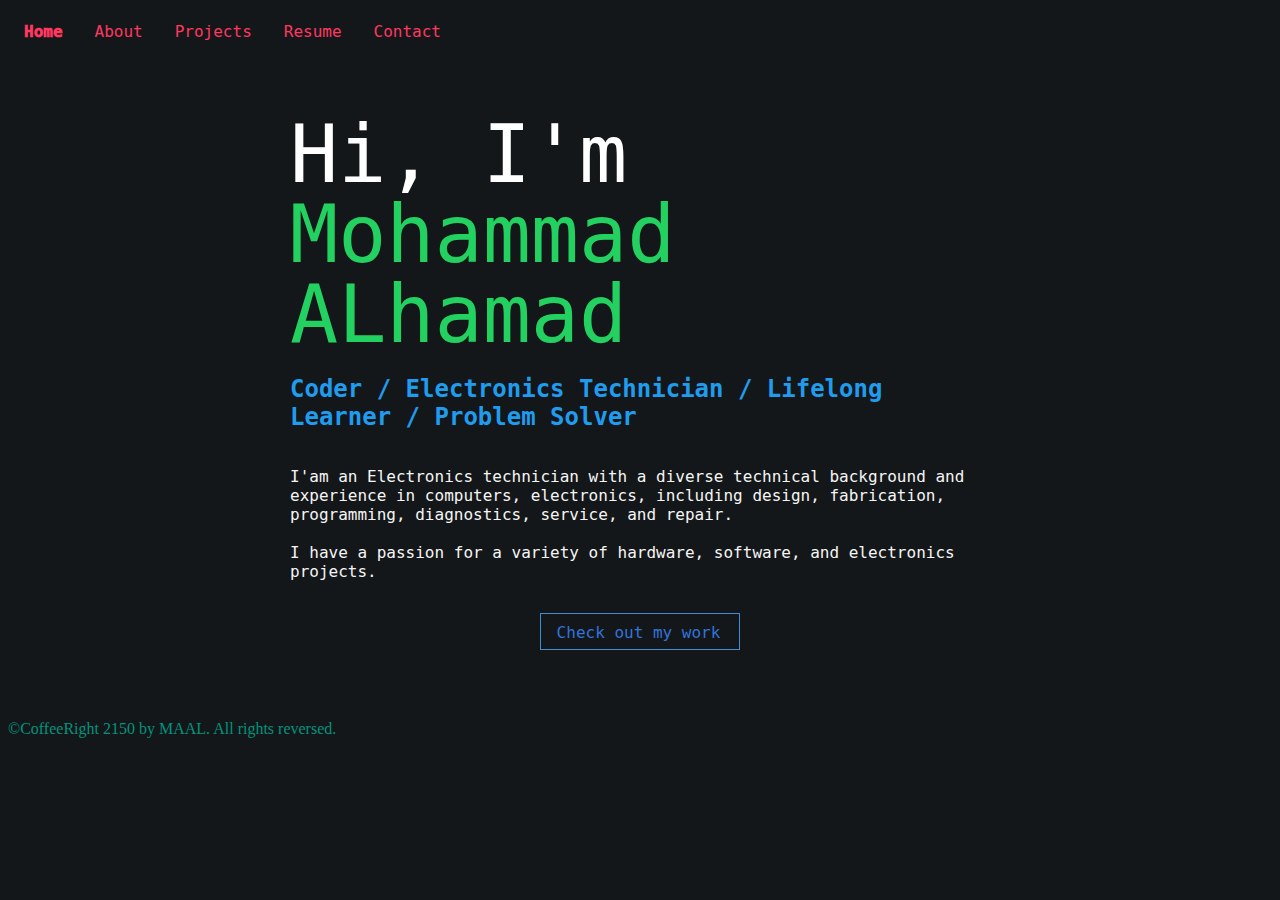
==== index.html @ de4bcf90 "adding the about page" ====
<!DOCTYPE html>
<html lang="en">
  <head>
    <meta charset="UTF-8" />
    <meta http-equiv="X-UA-Compatible" content="IE=edge" />
    <meta name="viewport" content="width=device-width, initial-scale=1.0" />
    <title>MAAL's LAB</title>
    <link
      rel="stylesheet"
      href="https://use.fontawesome.com/releases/v5.5.0/css/all.css"
      integrity="sha384-B4dIYHKNBt8Bc12p+WXckhzcICo0wtJAoU8YZTY5qE0Id1GSseTk6S+L3BlXeVIU"
      crossorigin="anonymous"
    />
    <!-- Style -->
    <link rel="stylesheet" href="./css/general-setup.css" />
    <link rel="stylesheet" href="./css/typography.css" />
    <link rel="stylesheet" href="./css/navbar.css" />
    <link rel="stylesheet" href="./css/index.css" />
  </head>

  <body class="background-dark">
    <!-- Navigation Bar -->
    <nav>
      <div id="navbar" class="background-dark size-6 roboto-mono">
        <a href="./index.html" class="has-a-danger-text active">Home</a>
        <a href="./pages/about.html" class="has-a-danger-text">About</a>
        <a href="#" class="has-a-danger-text">Projects</a>
        <a href="#" class="has-a-danger-text">Resume</a>
        <a href="./pages/contact.html" class="has-a-danger-text">Contact</a>
      </div>
    </nav>

    <!-- page's main content -->
    <main>
      <section>
        <div class="grid">
          <p class="has-a-white-text greeting-text space-mono">
            Hi, I'm <br />
            <span class="has-a-success-text">Mohammad ALhamad</span>
          </p>
          <h2 class="has-a-info-text size-4 roboto-mono">
            Coder / Electronics Technician / Lifelong Learner / Problem Solver
          </h2>
          <div class="bio has-a-light-text space-mono">
            <p>
              I'am an Electronics technician with a diverse technical background
              and experience in computers, electronics, including design,
              fabrication, programming, diagnostics, service, and repair.
            </p>
            <br />
            <p>
              I have a passion for a variety of hardware, software, and
              electronics projects.
            </p>
          </div>
          <div id="call-to-action">
            <a href="#" class="button has-a-link-text roboto-mono">
              Check out my work<span class="icon" id="homepage-arrow"
                ><i class="fas fa-angle-right"></i
              ></span>
            </a>
          </div>
        </div>
      </section>
    </main>

    <!-- And here is our main footer that is used across all the pages of our website -->

    <footer class="has-a-primary-dark-text">
      <p>©CoffeeRight 2150 by MAAL. All rights reversed.</p>
    </footer>

    <!-- Script to run the serach bar -->
    <!-- <script>
      const f = document.getElementById("search-form");
      const q = document.getElementById("query");
      const searchEngine = "https://www.google.com/search?q=";
      function submitted(event) {
        event.preventDefault();
        const url = searchEngine + q.value;
        const win = window.open(url, "_blank");
        win.focus();
      }
      f.addEventListener("submit", submitted);
    </script> -->

    <!-- Sticky Navigation bar script -->
    <script src="./js/sticky-navbar.js"></script>
  </body>
</html>
---- css/general-setup.css ----
*,
::after,
::before {
  box-sizing: border-box;
}

html {
  font-size: 100%;
} /*16px*/

a {
  text-decoration: none;
}
---- css/typography.css ----
/* Fonts and Colors */

/* Font Size based to browser view 1rem = 16px */
.size-1 {
  font-size: 3rem;
}

.size-2 {
  font-size: 2.5rem;
}
.size-3 {
  font-size: 2rem;
}
.size-4 {
  font-size: 1.5rem;
}
.size-5 {
  font-size: 1.25rem;
}
.size-6 {
  font-size: 1rem;
}
.size-7 {
  font-size: 0.75rem;
}

/* Font Familty imported from google fonts */
@import url("https://fonts.googleapis.com/css2?family=Exo:ital,wght@0,100;0,700;1,700&family=Roboto:wght@300&display=swap");

.roboto-mono {
  font-family: "Roboto Mono", monospace;
}

.space-mono {
  font-family: "Space Mono", monospace;
}

/* Text Colors */
.has-a-white-text {
  color: hsl(0, 0%, 100%);
}

.has-a-black-text {
  color: hsl(0, 0%, 4%);
}

.has-a-light-text {
  color: hsl(0, 0%, 96%);
}

.has-a-dark-text {
  color: hsl(0, 0%, 21%);
}

.has-a-primary-text {
  color: hsl(171, 100%, 41%);
}

.has-a-primary-dark-text {
  color: hsl(171, 100%, 29%);
}

.has-a-link-text {
  color: hsl(217, 71%, 53%);
}

.has-a-link-dark-text {
  color: hsl(217, 71%, 45%);
}

.has-a-info-text {
  color: hsl(204, 86%, 53%);
}

.has-a-info-dark-text {
  color: hsl(204, 71%, 39%);
}

.has-a-success-text {
  color: hsl(141, 71%, 48%);
}

.has-a-success-dark-text {
  color: hsl(141, 53%, 31%);
}

.has-a-warning-text {
  color: hsl(48, 100%, 67%);
}

.has-a-warning-dark-text {
  color: hsl(48, 100%, 29%);
}

.has-a-danger-text {
  color: hsl(348, 100%, 61%);
}

.has-a-danger-dark-text {
  color: hsl(348, 86%, 43%);
}

/* Background Colors */
.background-white {
  background-color: hsl(0, 0%, 100%);
}

.background-dark {
  background-color: hsl(204, 11%, 9%);
}
---- css/navbar.css ----
/* Navigatin bar */
#navbar {
  overflow: hidden;
  margin-bottom: 10px;
  width: 100%;
}

#navbar a {
  float: left;
  display: block;
  text-align: center;
  padding: 14px 16px;
}

#navbar a:hover {
  font-weight: 1000;
}

.active {
  font-weight: 1000;
}

/* The sticky class is added to 
    the navbar with JS when it 
    reaches its scroll position */
.sticky {
  position: fixed;
  top: 0;
  width: 100%;
}
---- css/index.css ----
/* page's main content */
.grid {
  display: grid;
  grid-template-columns: 1fr minmax(0, 700px) 1fr;
}

.grid * {
  grid-column: 2 / 3;
}

.greeting-text {
  font-size: 5rem;
  line-height: 80px;
}

.bio {
  margin-top: 1em;
}

p {
  margin: 0;
}

.about-p {
  margin-bottom: 15px;
}

#homepage-arrow {
  margin-left: 3px;
  margin-top: 1px;
  font-size: 14pt;
}

#call-to-action {
  display: flex;
  justify-content: center;
  margin-top: 2em;
  max-width: 100%;
}

.button {
  background-color: transparent;
  border: 1px solid #3e8ed0;
  cursor: pointer;
  justify-content: center;
  padding-bottom: calc(0.5em - 1px);
  padding-left: 1em;
  padding-right: 1em;
  padding-top: calc(0.5em - 1px);
  text-align: center;
  white-space: nowrap;
}

.button:hover {
  color: #fff;
  border-color: #3e8ed0;
  background-color: #3e8ed0;
}

footer {
  margin-top: 20px;
}

/* TODO Find a better solution */
section {
  padding: 50px 24px;
}
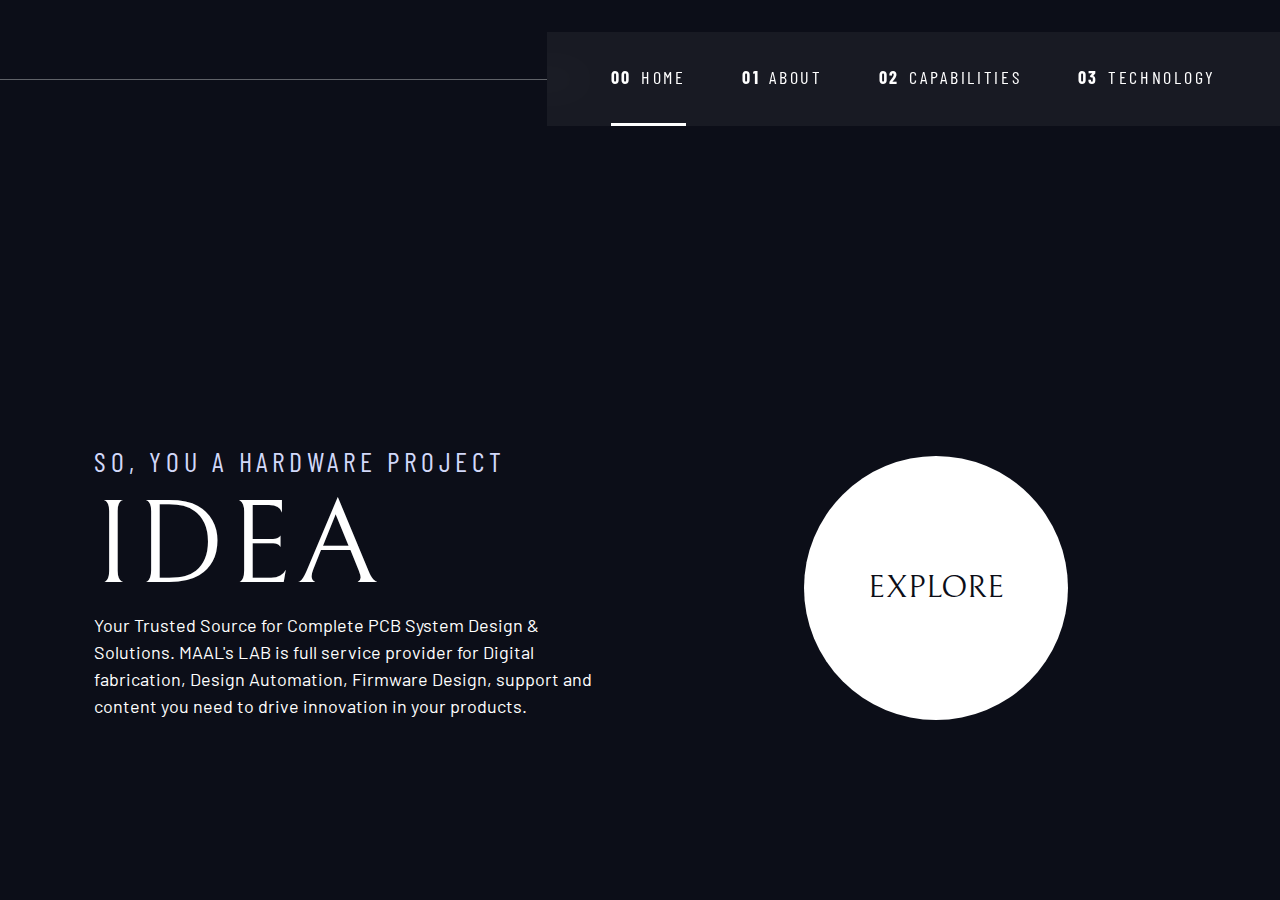
==== commit cc0afd1c: "Adding the home page" ====
--- a/index.html
+++ b/index.html
@@ -2,89 +2,102 @@
 <html lang="en">
   <head>
     <meta charset="UTF-8" />
-    <meta http-equiv="X-UA-Compatible" content="IE=edge" />
     <meta name="viewport" content="width=device-width, initial-scale=1.0" />
+
+    <!-- TODO ADD Favicon -->
+    <!-- <link
+      rel="icon"
+      type="image/png"
+      sizes="32x32"
+      href="./assets/favicon-32x32.png"
+    /> -->
+
+    <!-- Google Font -->
+    <link rel="preconnect" href="https://fonts.googleapis.com" />
+    <link rel="preconnect" href="https://fonts.gstatic.com" crossorigin />
+    <link
+      href="https://fonts.googleapis.com/css2?family=Barlow+Condensed:wght@400;700&family=Bellefair&family=Barlow:wght@400;700&display=swap"
+      rel="stylesheet"
+    />
+    <!-- Including style sheet -->
+    <link rel="stylesheet" href="./css/index.css" />
+
     <title>MAAL's LAB</title>
-    <link
-      rel="stylesheet"
-      href="https://use.fontawesome.com/releases/v5.5.0/css/all.css"
-      integrity="sha384-B4dIYHKNBt8Bc12p+WXckhzcICo0wtJAoU8YZTY5qE0Id1GSseTk6S+L3BlXeVIU"
-      crossorigin="anonymous"
-    />
-    <!-- Style -->
-    <link rel="stylesheet" href="./css/general-setup.css" />
-    <link rel="stylesheet" href="./css/typography.css" />
-    <link rel="stylesheet" href="./css/navbar.css" />
-    <link rel="stylesheet" href="./css/index.css" />
+    <script src="./js/index.js" defer></script>
   </head>
 
-  <body class="background-dark">
-    <!-- Navigation Bar -->
-    <nav>
-      <div id="navbar" class="background-dark size-6 roboto-mono">
-        <a href="./index.html" class="has-a-danger-text active">Home</a>
-        <a href="./pages/about.html" class="has-a-danger-text">About</a>
-        <a href="#" class="has-a-danger-text">Projects</a>
-        <a href="#" class="has-a-danger-text">Resume</a>
-        <a href="./pages/contact.html" class="has-a-danger-text">Contact</a>
+  <body class="home">
+    <a class="skip-to-main-content" href="#main">Skip to main content</a>
+    <header class="primary-header flex">
+      <!-- TODO logo -->
+      <!-- <div>
+        <img
+          src="./assets/shared/logo.svg"
+          alt="MAAL's LAB logo"
+          class="logo"
+        />
+      </div> -->
+      <!-- Hamburger Button -->
+      <button class="mobile-nav-toggle" aria-controls="primary-navigation">
+        <span class="sr-only" aria-expanded="false">Menu</span>
+      </button>
+      <!-- navigation -->
+      <nav>
+        <ul
+          id="primary-navigation"
+          data-is-visible="false"
+          class="primary-navigation underline-indicators flex"
+        >
+          <li class="active">
+            <a
+              class="ff-sans-cond uppercase text-white letter-spacing-2"
+              href="index.html"
+              ><span aria-hidden="true">00</span>Home</a
+            >
+          </li>
+          <li>
+            <a
+              class="ff-sans-cond uppercase text-white letter-spacing-2"
+              href="#"
+              ><span aria-hidden="true">01</span>About</a
+            >
+          </li>
+          <li>
+            <a
+              class="ff-sans-cond uppercase text-white letter-spacing-2"
+              href="#"
+              ><span aria-hidden="true">02</span>Capabilities</a
+            >
+          </li>
+          <li>
+            <a
+              class="ff-sans-cond uppercase text-white letter-spacing-2"
+              href="#"
+              ><span aria-hidden="true">03</span>Technology</a
+            >
+          </li>
+        </ul>
+      </nav>
+    </header>
+
+    <main id="main" class="grid-container grid-container--home">
+      <div>
+        <h1 class="text-accent fs-500 ff-sans-cond uppercase letter-spacing-1">
+          So, you a hardware project
+          <span class="fs-900 ff-serif text-white d-block"> Idea </span>
+        </h1>
+        <p>
+          Your Trusted Source for Complete PCB System Design & Solutions. MAAL's
+          LAB is full service provider for Digital fabrication, Design
+          Automation, Firmware Design, support and content you need to drive
+          innovation in your products.
+        </p>
       </div>
-    </nav>
-
-    <!-- page's main content -->
-    <main>
-      <section>
-        <div class="grid">
-          <p class="has-a-white-text greeting-text space-mono">
-            Hi, I'm <br />
-            <span class="has-a-success-text">Mohammad ALhamad</span>
-          </p>
-          <h2 class="has-a-info-text size-4 roboto-mono">
-            Coder / Electronics Technician / Lifelong Learner / Problem Solver
-          </h2>
-          <div class="bio has-a-light-text space-mono">
-            <p>
-              I'am an Electronics technician with a diverse technical background
-              and experience in computers, electronics, including design,
-              fabrication, programming, diagnostics, service, and repair.
-            </p>
-            <br />
-            <p>
-              I have a passion for a variety of hardware, software, and
-              electronics projects.
-            </p>
-          </div>
-          <div id="call-to-action">
-            <a href="#" class="button has-a-link-text roboto-mono">
-              Check out my work<span class="icon" id="homepage-arrow"
-                ><i class="fas fa-angle-right"></i
-              ></span>
-            </a>
-          </div>
-        </div>
-      </section>
+      <div>
+        <a href="#" class="large-button uppercase ff-serif text-dark bg-white">
+          Explore
+        </a>
+      </div>
     </main>
-
-    <!-- And here is our main footer that is used across all the pages of our website -->
-
-    <footer class="has-a-primary-dark-text">
-      <p>©CoffeeRight 2150 by MAAL. All rights reversed.</p>
-    </footer>
-
-    <!-- Script to run the serach bar -->
-    <!-- <script>
-      const f = document.getElementById("search-form");
-      const q = document.getElementById("query");
-      const searchEngine = "https://www.google.com/search?q=";
-      function submitted(event) {
-        event.preventDefault();
-        const url = searchEngine + q.value;
-        const win = window.open(url, "_blank");
-        win.focus();
-      }
-      f.addEventListener("submit", submitted);
-    </script> -->
-
-    <!-- Sticky Navigation bar script -->
-    <script src="./js/sticky-navbar.js"></script>
   </body>
 </html>
--- a/css/index.css
+++ b/css/index.css
@@ -1,67 +1,556 @@
-/* page's main content */
+/* ------------------- */
+/* Custom properties   */
+/* ------------------- */
+
+:root {
+  /* colors */
+  --clr-dark: 230 35% 7%;
+  --clr-light: 231 77% 90%;
+  --clr-white: 0 0% 100%;
+
+  /* font-sizes */
+  --fs-900: clamp(5rem, 8vw + 1rem, 9.375rem);
+  --fs-800: 3.5rem;
+  --fs-700: 1.5rem;
+  --fs-600: 1rem;
+  --fs-500: 1.75rem;
+  --fs-400: 0.9375rem;
+  --fs-300: 1rem;
+  --fs-200: 0.875rem;
+
+  /* font-families */
+  --ff-serif: "Bellefair", serif;
+  --ff-sans-cond: "Barlow Condensed", sans-serif;
+  --ff-sans-normal: "Barlow", sans-serif;
+}
+
+@media (min-width: 35em) {
+  :root {
+    /* font-sizes */
+    --fs-800: 5rem;
+    --fs-700: 2.5rem;
+    --fs-600: 1.5rem;
+    --fs-400: 1rem;
+  }
+}
+
+@media (min-width: 45em) {
+  :root {
+    /* font-sizes */
+    --fs-800: 6.25rem;
+    --fs-700: 3.5rem;
+    --fs-600: 2rem;
+    --fs-400: 1.125rem;
+  }
+}
+
+/* ------------------- */
+/* Reset               */
+/* ------------------- */
+
+/* https://piccalil.li/blog/a-modern-css-reset/ */
+
+/* Box sizing */
+*,
+*::before,
+*::after {
+  box-sizing: border-box;
+}
+
+/* Reset margins */
+body,
+h1,
+h2,
+h3,
+h4,
+h5,
+p,
+figure,
+picture {
+  margin: 0;
+}
+
+h1,
+h2,
+h3,
+h4,
+h5,
+p {
+  font-weight: 400;
+}
+
+/* set up the body */
+body {
+  font-family: var(--ff-sans-normal);
+  font-size: var(--fs-400);
+  color: hsl(var(--clr-white));
+  background-color: hsl(var(--clr-dark));
+  line-height: 1.5;
+  min-height: 100vh;
+  display: grid;
+  grid-template-rows: min-content 1fr;
+  overflow-x: hidden;
+}
+
+/* make images easier to work with */
+img,
+picutre {
+  max-width: 100%;
+  display: block;
+}
+
+/* make form elements easier to work with */
+input,
+button,
+textarea,
+select {
+  font: inherit;
+}
+
+/* remove animations for people who've turned them off */
+@media (prefers-reduced-motion: reduce) {
+  *,
+  *::before,
+  *::after {
+    animation-duration: 0.01ms !important;
+    animation-iteration-count: 1 !important;
+    transition-duration: 0.01ms !important;
+    scroll-behavior: auto !important;
+  }
+}
+
+/* ------------------- */
+/* Utility classes     */
+/* ------------------- */
+
+/* general */
+
+.flex {
+  display: flex;
+  gap: var(--gap, 1rem);
+}
+
 .grid {
   display: grid;
-  grid-template-columns: 1fr minmax(0, 700px) 1fr;
-}
-
-.grid * {
-  grid-column: 2 / 3;
-}
-
-.greeting-text {
-  font-size: 5rem;
-  line-height: 80px;
-}
-
-.bio {
-  margin-top: 1em;
-}
-
-p {
+  gap: var(--gap, 1rem);
+}
+
+.d-block {
+  display: block;
+}
+
+.flow > *:where(:not(:first-child)) {
+  margin-top: var(--flow-space, 1rem);
+  /* outline: 1px solid red; */
+}
+
+.container {
+  padding-inline: 2em;
+  margin-inline: auto;
+  max-width: 80rem;
+}
+
+.grid-container {
+  display: grid;
+  text-align: center;
+  place-items: center;
+  padding-inline: 1rem;
+}
+
+.grid-container * {
+  max-width: 50ch;
+}
+
+@media (min-width: 45em) {
+  .grid-container {
+    text-align: left;
+    column-gap: var(--container-gap, 2rem);
+    grid-template-columns:
+      minmax(1rem, 1fr)
+      repeat(2, minmax(0, 40rem))
+      minmax(1rem, 1fr);
+  }
+
+  .grid-container > *:first-child {
+    grid-column: 2;
+  }
+
+  .grid-container > *:last-child {
+    grid-column: 3;
+  }
+
+  .grid-container--home {
+    padding-bottom: max(6rem, 20vh);
+    align-items: end;
+  }
+}
+
+.sr-only {
+  position: absolute;
+  width: 1px;
+  height: 1px;
+  padding: 0;
+  margin: -1px;
+  overflow: hidden;
+  clip: rect(0, 0, 0, 0);
+  white-space: nowrap; /* added line */
+  border: 0;
+}
+
+.skip-to-main-content {
+  position: absolute;
+  z-index: 3000;
+  background-color: hsl(var(--clr-white));
+  color: hsl(var(--clr-dark));
+  padding: 0.5em 1em;
+  margin-inline: auto;
+  transform: translateY(-100%);
+  transition: transform 300ms ease-in-out;
+}
+
+.skip-to-main-content:focus {
+  transform: translateY(0);
+}
+
+/* colors */
+
+.bg-dark {
+  background-color: hsl(var(--clr-dark));
+}
+.bg-accent {
+  background-color: hsl(var(--clr-light));
+}
+.bg-white {
+  background-color: hsl(var(--clr-white));
+}
+
+.text-dark {
+  color: hsl(var(--clr-dark));
+}
+.text-accent {
+  color: hsl(var(--clr-light));
+}
+.text-white {
+  color: hsl(var(--clr-white));
+}
+
+/* typography */
+.ff-serif {
+  font-family: var(--ff-serif);
+}
+.ff-sans-cond {
+  font-family: var(--ff-sans-cond);
+}
+.ff-sans-normal {
+  font-family: var(--ff-sans-normal);
+}
+
+.letter-spacing-1 {
+  letter-spacing: 4.75px;
+}
+.letter-spacing-2 {
+  letter-spacing: 2.7px;
+}
+.letter-spacing-3 {
+  letter-spacing: 2.35px;
+}
+
+.uppercase {
+  text-transform: uppercase;
+}
+
+.fs-900 {
+  font-size: var(--fs-900);
+}
+.fs-800 {
+  font-size: var(--fs-800);
+}
+.fs-700 {
+  font-size: var(--fs-700);
+}
+.fs-600 {
+  font-size: var(--fs-600);
+}
+.fs-500 {
+  font-size: var(--fs-500);
+}
+.fs-400 {
+  font-size: var(--fs-400);
+}
+.fs-300 {
+  font-size: var(--fs-300);
+}
+.fs-200 {
+  font-size: var(--fs-200);
+}
+
+.fs-900,
+.fs-800,
+.fs-700,
+.fs-600 {
+  line-height: 1.1;
+}
+
+.numbered-title {
+  font-family: var(--ff-sans-cond);
+  font-size: var(--fs-500);
+  text-transform: uppercase;
+  letter-spacing: 4.72px;
+}
+
+.numbered-title span {
+  margin-right: 0.5em;
+  font-weight: 700;
+  color: hsl(var(--clr-white) / 0.25);
+}
+
+/* ------------------- */
+/*     Components      */
+/* ------------------- */
+.large-button {
+  font-size: 2rem;
+  position: relative;
+  display: inline-grid;
+  z-index: 1;
+  place-items: center;
+  padding: 0 2em;
+  border-radius: 50%;
+  aspect-ratio: 1;
+  text-decoration: none;
+}
+
+.large-button::after {
+  content: "";
+  position: absolute;
+  background-color: hsl(var(--clr-white) / 0.15);
+  width: 100%;
+  height: 100%;
+  border-radius: inherit;
+  z-index: -1;
+  opacity: 0;
+  transition: opacity 500ms linear, transform 750ms ease-in-out;
+}
+
+.large-button:hover::after,
+.large-button:focus::after {
+  opacity: 1;
+  transform: scale(1.5);
+}
+
+/* primary-header */
+.logo {
+  margin: 1.5rem clamp(1.5rem, 5vw, 3.5rem);
+}
+
+.primary-header {
+  justify-content: space-between;
+  align-items: center;
+}
+
+.primary-navigation {
+  --gap: clamp(1.5rem, 5vw, 3.5rem);
+  --underline-gap: 2rem;
+  list-style: none;
+  padding: 0;
   margin: 0;
-}
-
-.about-p {
-  margin-bottom: 15px;
-}
-
-#homepage-arrow {
-  margin-left: 3px;
-  margin-top: 1px;
-  font-size: 14pt;
-}
-
-#call-to-action {
-  display: flex;
-  justify-content: center;
-  margin-top: 2em;
-  max-width: 100%;
-}
-
-.button {
-  background-color: transparent;
-  border: 1px solid #3e8ed0;
+  background: hsl(var(--clr-dark) / 0.95);
+}
+
+.primary-navigation a {
+  text-decoration: none;
+}
+
+.primary-navigation a > span {
+  font-weight: 700;
+  margin-right: 0.5em;
+}
+
+.mobile-nav-toggle {
+  display: none;
+}
+
+@supports (backdrop-filter: blur(1rem)) {
+  .primary-navigation {
+    background: hsl(var(--clr-white) / 0.05);
+    backdrop-filter: blur(1rem);
+  }
+}
+
+@media (max-width: 35rem) {
+  .primary-navigation {
+    --underline-gap: 0.5rem;
+    position: fixed;
+    z-index: 1000;
+    inset: 0 0 0 30%;
+    list-style: none;
+    padding: min(20rem, 15vh) 2rem;
+    margin: 0;
+    flex-direction: column;
+    transform: translateX(100%);
+    transition: transform 500ms ease-in-out;
+  }
+
+  .primary-navigation[data-is-visible="true"] {
+    transform: translateX(0);
+  }
+
+  /* .primary-navigation.underline-indicators > .active {
+    border: 0;
+  } */
+
+  .mobile-nav-toggle {
+    display: block;
+    position: absolute;
+    z-index: 2000;
+    right: 1rem;
+    top: 2rem;
+    background-color: transparent;
+    background-image: url(../assets/shared/icon-hamburger.svg);
+    background-repeat: no-repeat;
+    background-position: center;
+    width: 1.5rem;
+    aspect-ratio: 1;
+    border: 0;
+  }
+
+  .mobile-nav-toggle[aria-expanded="true"] {
+    background-image: url(../assets/shared/icon-close.svg);
+  }
+
+  .mobile-nav-toggle:focus-visible {
+    outline: 5px solid white;
+    outline-offset: 5px;
+  }
+}
+
+@media (min-width: 35em) {
+  .primary-navigation {
+    padding-inline: clamp(3rem, 5vw, 7rem);
+  }
+}
+
+@media (min-width: 35em) and (max-width: 45em) {
+  .primary-navigation a > span {
+    display: none;
+  }
+}
+
+@media (min-width: 45em) {
+  .primary-navigation {
+    margin-block: 2rem;
+  }
+
+  .primary-header::after {
+    content: "";
+    display: block;
+    position: relative;
+    height: 1px;
+    width: 100%;
+    order: 1;
+    margin-right: -3rem;
+    background-color: hsl(var(--clr-white) / 0.35);
+  }
+
+  nav {
+    order: 2;
+  }
+}
+
+.underline-indicators > * {
+  padding: var(--underline-gap, 1rem) 0;
+  border: 0;
   cursor: pointer;
-  justify-content: center;
-  padding-bottom: calc(0.5em - 1px);
-  padding-left: 1em;
-  padding-right: 1em;
-  padding-top: calc(0.5em - 1px);
-  text-align: center;
-  white-space: nowrap;
-}
-
-.button:hover {
-  color: #fff;
-  border-color: #3e8ed0;
-  background-color: #3e8ed0;
-}
-
-footer {
-  margin-top: 20px;
-}
-
-/* TODO Find a better solution */
-section {
-  padding: 50px 24px;
-}
+  border-bottom: 0.2rem solid hsl(var(--clr-white) / 0);
+}
+
+.underline-indicators > *:hover,
+.underline-indicators > *:focus {
+  border-bottom: 0.2rem solid hsl(var(--clr-white) / 0.5);
+}
+
+.underline-indicators > .active,
+.underline-indicators > [aria-selected="true"] {
+  color: hsl(var(--clr-white) / 1);
+  border-bottom: 0.2rem solid hsl(var(--clr-white) / 1);
+}
+
+.tab-list {
+  --gap: 2.5rem;
+}
+
+.dot-indicators > * {
+  cursor: pointer;
+  border: 0;
+  border-radius: 50%;
+  aspect-ratio: 1;
+  padding: 0.5em;
+  background-color: hsl(var(--clr-white) / 0.25);
+}
+
+.dot-indicators > *:hover,
+.dot-indicators > *:focus {
+  cursor: pointer;
+  border: 0;
+  border-radius: 50%;
+  aspect-ratio: 1;
+  padding: 0.5em;
+  background-color: hsl(var(--clr-white) / 0.5);
+}
+
+.dot-indicators > [aria-selected="true"] {
+  background-color: hsl(var(--clr-white) / 1);
+}
+
+.numbers-indicators {
+  flex-direction: column;
+}
+
+.numbers-indicators > * {
+  cursor: pointer;
+  border: 0;
+  border-radius: 50%;
+  width: fit-content;
+  aspect-ratio: 1;
+  padding: 0.5em;
+  background-color: hsl(var(--clr-white) / 0.25);
+}
+
+.numbers-indicators > *:hover,
+.numbers-indicators > *:focus {
+  cursor: pointer;
+  border: 0;
+  border-radius: 50%;
+  aspect-ratio: 1;
+  padding: 0.5em;
+  background-color: hsl(var(--clr-white) / 0.5);
+}
+
+.numbers-indicators > [aria-selected="true"] {
+  background-color: hsl(var(--clr-white) / 1);
+}
+
+/* ------------------------------ */
+/*    Page specific background    */
+/* ------------------------------ */
+body {
+  background-size: cover;
+  background-position: bottom center;
+}
+
+/* Home Page */
+.home {
+  /* background-image: url(./assets/home/background-home-mobile.jpg); */
+}
+
+@media (min-width: 35rem) {
+  .home {
+    background-position: center center;
+    /* background-image: url(./assets/home/background-home-tablet.jpg); */
+  }
+}
+
+@media (min-width: 45rem) {
+  .home {
+    /* background-image: url(./assets/home/background-home-desktop.jpg); */
+  }
+}
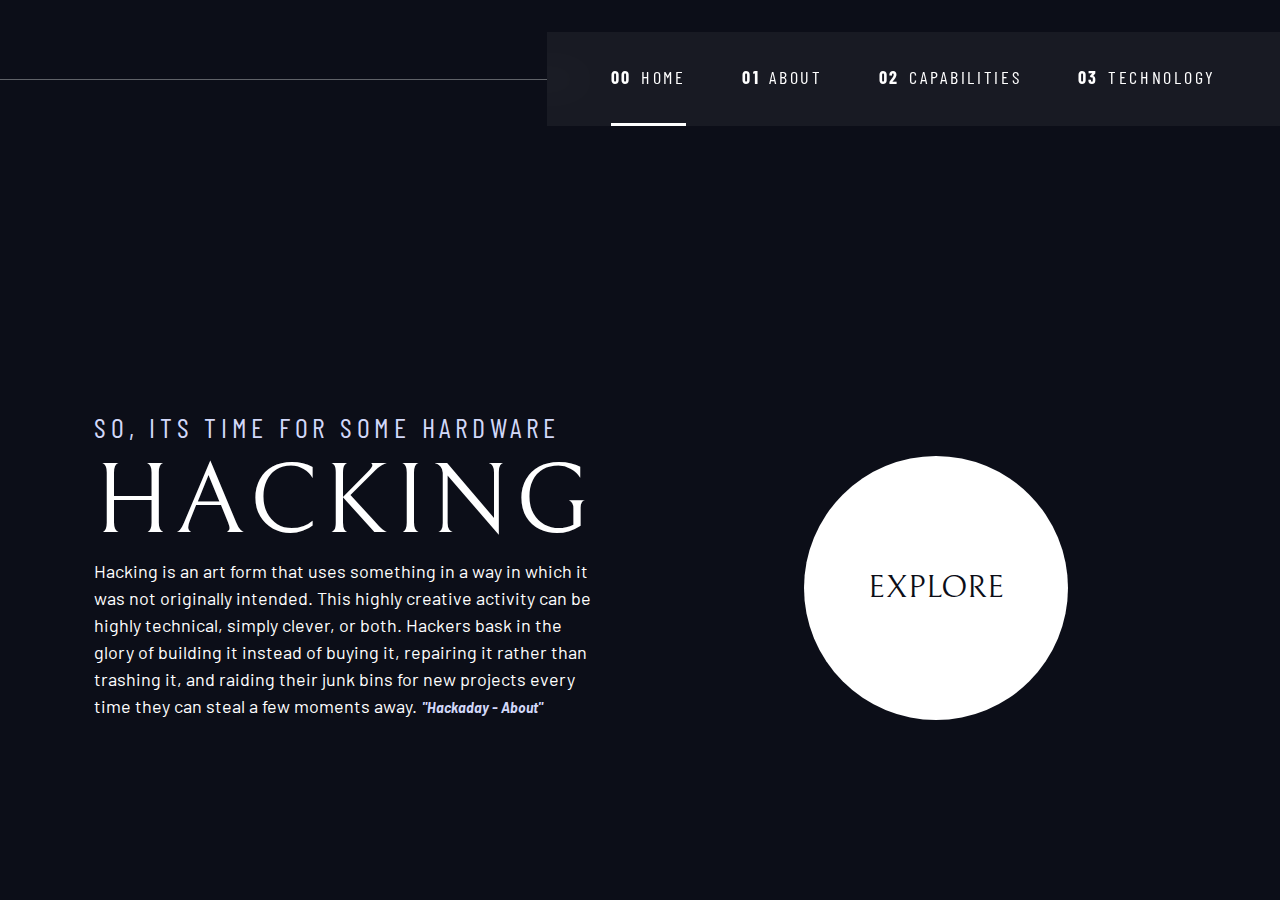
==== commit 64afb60d: "Update Home Page Text" ====
--- a/index.html
+++ b/index.html
@@ -83,14 +83,24 @@
     <main id="main" class="grid-container grid-container--home">
       <div>
         <h1 class="text-accent fs-500 ff-sans-cond uppercase letter-spacing-1">
-          So, you a hardware project
-          <span class="fs-900 ff-serif text-white d-block"> Idea </span>
+          So, its time for some hardware
+          <span class="fs-800 ff-serif text-white d-block"> Hacking </span>
         </h1>
         <p>
-          Your Trusted Source for Complete PCB System Design & Solutions. MAAL's
-          LAB is full service provider for Digital fabrication, Design
-          Automation, Firmware Design, support and content you need to drive
-          innovation in your products.
+          Hacking is an art form that uses something in a way in which it was
+          not originally intended. This highly creative activity can be highly
+          technical, simply clever, or both. Hackers bask in the glory of
+          building it instead of buying it, repairing it rather than trashing
+          it, and raiding their junk bins for new projects every time they can
+          steal a few moments away.
+          <cite
+            ><a
+              href="https://hackaday.com/about/"
+              target="_balnk"
+              class="ff-sans-normal fs-200"
+              ><strong>"Hackaday - About"</strong></a
+            ></cite
+          >
         </p>
       </div>
       <div>
--- a/css/index.css
+++ b/css/index.css
@@ -554,3 +554,10 @@
     /* background-image: url(./assets/home/background-home-desktop.jpg); */
   }
 }
+
+cite > a {
+  text-decoration: none;
+  color: hsl(var(--clr-light));
+  padding: 0.1em 0.1em;
+  border-radius: 10px;
+}
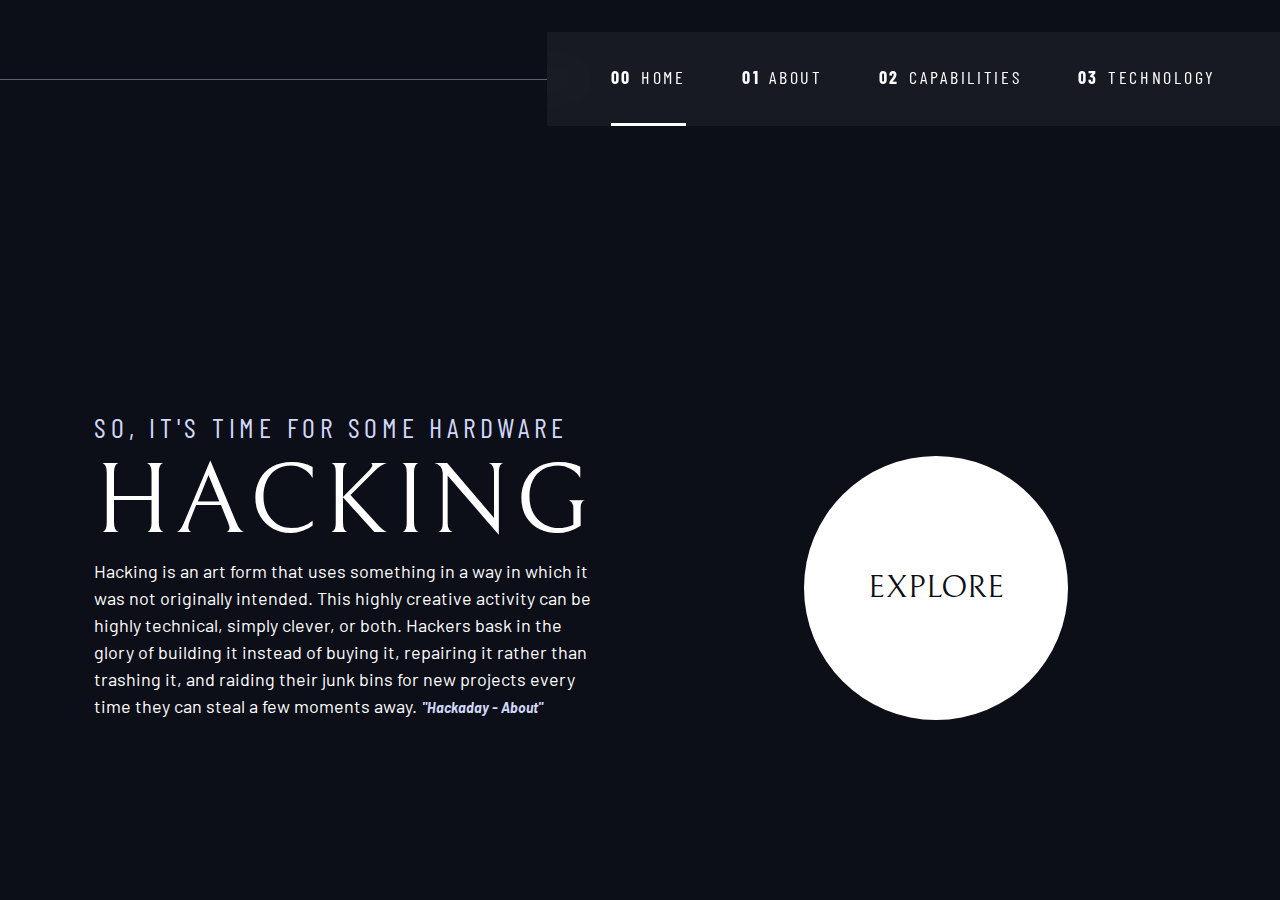
==== commit 09568be1: "fixing spacese" ====
--- a/index.html
+++ b/index.html
@@ -83,7 +83,7 @@
     <main id="main" class="grid-container grid-container--home">
       <div>
         <h1 class="text-accent fs-500 ff-sans-cond uppercase letter-spacing-1">
-          So, its time for some hardware
+          So, it's time for some hardware
           <span class="fs-800 ff-serif text-white d-block"> Hacking </span>
         </h1>
         <p>
--- a/css/index.css
+++ b/css/index.css
@@ -377,6 +377,10 @@
 }
 
 @media (max-width: 35rem) {
+  .grid-container--home {
+    margin-top: 3em;
+  }
+
   .primary-navigation {
     --underline-gap: 0.5rem;
     position: fixed;
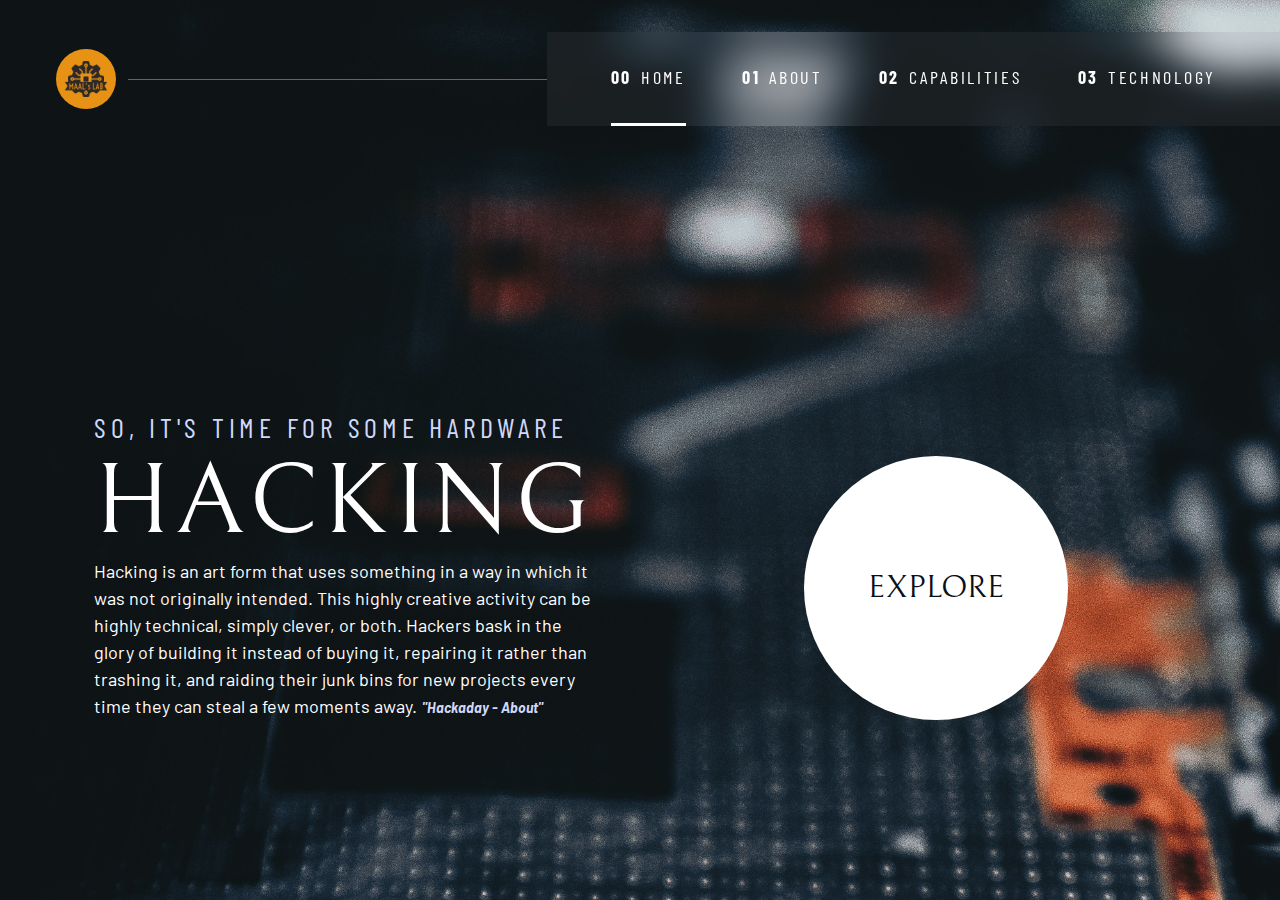
==== commit c13deef4: "Adding Background Image to home page" ====
--- a/index.html
+++ b/index.html
@@ -4,13 +4,13 @@
     <meta charset="UTF-8" />
     <meta name="viewport" content="width=device-width, initial-scale=1.0" />
 
-    <!-- TODO ADD Favicon -->
-    <!-- <link
+    <!-- Favicon -->
+    <link
       rel="icon"
       type="image/png"
       sizes="32x32"
-      href="./assets/favicon-32x32.png"
-    /> -->
+      href="./assets/shared/logo.svg"
+    />
 
     <!-- Google Font -->
     <link rel="preconnect" href="https://fonts.googleapis.com" />
@@ -29,14 +29,14 @@
   <body class="home">
     <a class="skip-to-main-content" href="#main">Skip to main content</a>
     <header class="primary-header flex">
-      <!-- TODO logo -->
-      <!-- <div>
+      <!-- logo -->
+      <div>
         <img
           src="./assets/shared/logo.svg"
           alt="MAAL's LAB logo"
           class="logo"
         />
-      </div> -->
+      </div>
       <!-- Hamburger Button -->
       <button class="mobile-nav-toggle" aria-controls="primary-navigation">
         <span class="sr-only" aria-expanded="false">Menu</span>
--- a/css/index.css
+++ b/css/index.css
@@ -339,6 +339,7 @@
 
 /* primary-header */
 .logo {
+  border-radius: 50%;
   margin: 1.5rem clamp(1.5rem, 5vw, 3.5rem);
 }
 
@@ -377,10 +378,6 @@
 }
 
 @media (max-width: 35rem) {
-  .grid-container--home {
-    margin-top: 3em;
-  }
-
   .primary-navigation {
     --underline-gap: 0.5rem;
     position: fixed;
@@ -543,19 +540,19 @@
 
 /* Home Page */
 .home {
-  /* background-image: url(./assets/home/background-home-mobile.jpg); */
+  background-image: url(../assets/home/background-home-desktop.jpg);
 }
 
 @media (min-width: 35rem) {
   .home {
     background-position: center center;
-    /* background-image: url(./assets/home/background-home-tablet.jpg); */
+    background-image: url(../assets/home/background-home-desktop.jpg);
   }
 }
 
 @media (min-width: 45rem) {
   .home {
-    /* background-image: url(./assets/home/background-home-desktop.jpg); */
+    background-image: url(../assets/home/background-home-desktop.jpg);
   }
 }
 
@@ -565,3 +562,8 @@
   padding: 0.1em 0.1em;
   border-radius: 10px;
 }
+
+/* Credite
+background image:
+Photo by TimSon Foox from Pexels
+ */
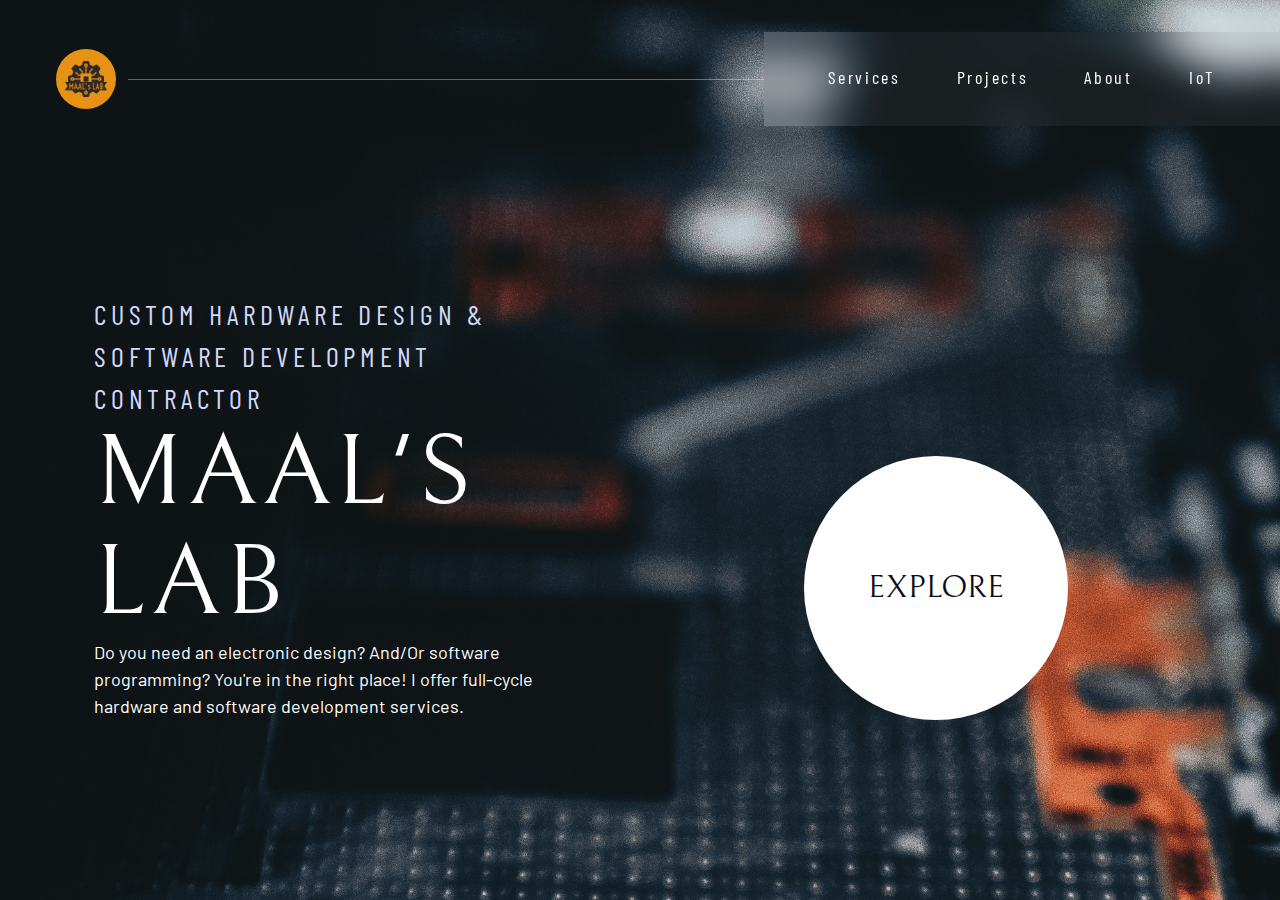
==== commit ae14b666: "Update Home page content" ====
--- a/index.html
+++ b/index.html
@@ -31,11 +31,13 @@
     <header class="primary-header flex">
       <!-- logo -->
       <div>
-        <img
-          src="./assets/shared/logo.svg"
-          alt="MAAL's LAB logo"
-          class="logo"
-        />
+        <a href="index.html">
+          <img
+            src="./assets/shared/logo.svg"
+            alt="MAAL's LAB logo"
+            class="logo"
+          />
+        </a>
       </div>
       <!-- Hamburger Button -->
       <button class="mobile-nav-toggle" aria-controls="primary-navigation">
@@ -48,33 +50,23 @@
           data-is-visible="false"
           class="primary-navigation underline-indicators flex"
         >
-          <li class="active">
-            <a
-              class="ff-sans-cond uppercase text-white letter-spacing-2"
-              href="index.html"
-              ><span aria-hidden="true">00</span>Home</a
+          <li>
+            <a class="ff-sans-cond text-white letter-spacing-2" href="#"
+              >Services</a
             >
           </li>
           <li>
-            <a
-              class="ff-sans-cond uppercase text-white letter-spacing-2"
-              href="#"
-              ><span aria-hidden="true">01</span>About</a
+            <a class="ff-sans-cond text-white letter-spacing-2" href="#"
+              >Projects</a
             >
           </li>
           <li>
-            <a
-              class="ff-sans-cond uppercase text-white letter-spacing-2"
-              href="#"
-              ><span aria-hidden="true">02</span>Capabilities</a
+            <a class="ff-sans-cond text-white letter-spacing-2" href="#"
+              >About</a
             >
           </li>
           <li>
-            <a
-              class="ff-sans-cond uppercase text-white letter-spacing-2"
-              href="#"
-              ><span aria-hidden="true">03</span>Technology</a
-            >
+            <a class="ff-sans-cond text-white letter-spacing-2" href="#">IoT</a>
           </li>
         </ul>
       </nav>
@@ -83,24 +75,13 @@
     <main id="main" class="grid-container grid-container--home">
       <div>
         <h1 class="text-accent fs-500 ff-sans-cond uppercase letter-spacing-1">
-          So, it's time for some hardware
-          <span class="fs-800 ff-serif text-white d-block"> Hacking </span>
+          Custom Hardware Design & Software Development Contractor
+          <span class="fs-800 ff-serif text-white d-block"> MAAL's LAB </span>
         </h1>
         <p>
-          Hacking is an art form that uses something in a way in which it was
-          not originally intended. This highly creative activity can be highly
-          technical, simply clever, or both. Hackers bask in the glory of
-          building it instead of buying it, repairing it rather than trashing
-          it, and raiding their junk bins for new projects every time they can
-          steal a few moments away.
-          <cite
-            ><a
-              href="https://hackaday.com/about/"
-              target="_balnk"
-              class="ff-sans-normal fs-200"
-              ><strong>"Hackaday - About"</strong></a
-            ></cite
-          >
+          Do you need an electronic design? And/Or software programming? You're
+          in the right place! I offer full-cycle hardware and software
+          development services.
         </p>
       </div>
       <div>
--- a/css/index.css
+++ b/css/index.css
@@ -556,13 +556,6 @@
   }
 }
 
-cite > a {
-  text-decoration: none;
-  color: hsl(var(--clr-light));
-  padding: 0.1em 0.1em;
-  border-radius: 10px;
-}
-
 /* Credite
 background image:
 Photo by TimSon Foox from Pexels
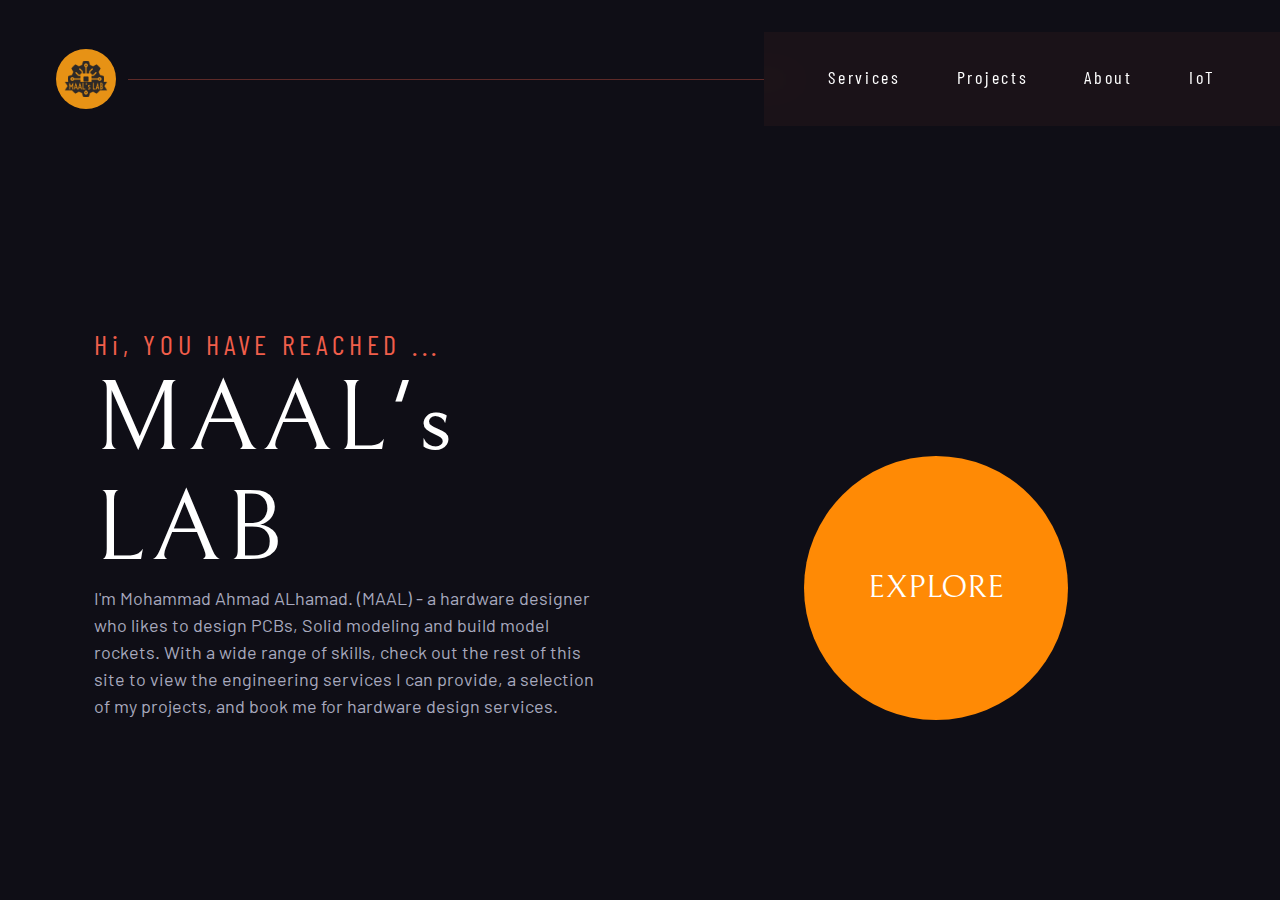
==== commit 6fead4f2: "updating home page" ====
--- a/index.html
+++ b/index.html
@@ -74,14 +74,16 @@
 
     <main id="main" class="grid-container grid-container--home">
       <div>
-        <h1 class="text-accent fs-500 ff-sans-cond uppercase letter-spacing-1">
-          Custom Hardware Design & Software Development Contractor
+        <h1 class="text-accent fs-500 ff-sans-cond letter-spacing-1">
+          Hi, <span class="uppercase">you have reached ...</span>
           <span class="fs-800 ff-serif text-white d-block"> MAAL's LAB </span>
         </h1>
         <p>
-          Do you need an electronic design? And/Or software programming? You're
-          in the right place! I offer full-cycle hardware and software
-          development services.
+          I'm Mohammad Ahmad ALhamad. (MAAL) - a hardware designer who likes to
+          design PCBs, Solid modeling and build model rockets. With a wide range
+          of skills, check out the rest of this site to view the engineering
+          services I can provide, a selection of my projects, and book me for
+          hardware design services.
         </p>
       </div>
       <div>
--- a/css/index.css
+++ b/css/index.css
@@ -7,6 +7,20 @@
   --clr-dark: 230 35% 7%;
   --clr-light: 231 77% 90%;
   --clr-white: 0 0% 100%;
+
+  /* Elements Color */
+  --clr-background: 247 24% 7%;
+  --clr-button: 32 100% 51%;
+  --clr-headline: 60 100% 100%;
+  --clr-button-text: 60 100% 100%;
+  --clr-paragraph: 235 15% 70%;
+
+  /* Illustration Color */
+  --clr-stroke: 0 0% 0%;
+  --clr-main: 60 100% 100%;
+  --clr-highlight: 32 100% 51%;
+  --clr-secondary: 7 86% 62%;
+  --clr-tertiary: 339 78% 55%;
 
   /* font-sizes */
   --fs-900: clamp(5rem, 8vw + 1rem, 9.375rem);
@@ -83,8 +97,8 @@
 body {
   font-family: var(--ff-sans-normal);
   font-size: var(--fs-400);
-  color: hsl(var(--clr-white));
-  background-color: hsl(var(--clr-dark));
+  color: hsl(var(--clr-paragraph));
+  background-color: hsl(var(--clr-background));
   line-height: 1.5;
   min-height: 100vh;
   display: grid;
@@ -200,8 +214,8 @@
 .skip-to-main-content {
   position: absolute;
   z-index: 3000;
-  background-color: hsl(var(--clr-white));
-  color: hsl(var(--clr-dark));
+  background-color: hsl(var(--clr-background));
+  color: hsl(var(--clr-tertiary));
   padding: 0.5em 1em;
   margin-inline: auto;
   transform: translateY(-100%);
@@ -221,17 +235,17 @@
   background-color: hsl(var(--clr-light));
 }
 .bg-white {
-  background-color: hsl(var(--clr-white));
+  background-color: hsl(var(--clr-button));
 }
 
 .text-dark {
-  color: hsl(var(--clr-dark));
+  color: hsl(var(--clr-button-text));
 }
 .text-accent {
-  color: hsl(var(--clr-light));
+  color: hsl(var(--clr-secondary));
 }
 .text-white {
-  color: hsl(var(--clr-white));
+  color: hsl(var(--clr-headline));
 }
 
 /* typography */
@@ -322,7 +336,7 @@
 .large-button::after {
   content: "";
   position: absolute;
-  background-color: hsl(var(--clr-white) / 0.15);
+  background-color: hsl(var(--clr-highlight) / 0.15);
   width: 100%;
   height: 100%;
   border-radius: inherit;
@@ -354,7 +368,7 @@
   list-style: none;
   padding: 0;
   margin: 0;
-  background: hsl(var(--clr-dark) / 0.95);
+  background: hsl(var(--clr-background) / 0.95);
 }
 
 .primary-navigation a {
@@ -372,7 +386,7 @@
 
 @supports (backdrop-filter: blur(1rem)) {
   .primary-navigation {
-    background: hsl(var(--clr-white) / 0.05);
+    background: hsl(var(--clr-secondary) / 0.05);
     backdrop-filter: blur(1rem);
   }
 }
@@ -449,7 +463,7 @@
     width: 100%;
     order: 1;
     margin-right: -3rem;
-    background-color: hsl(var(--clr-white) / 0.35);
+    background-color: hsl(var(--clr-secondary) / 0.35);
   }
 
   nav {
@@ -461,18 +475,18 @@
   padding: var(--underline-gap, 1rem) 0;
   border: 0;
   cursor: pointer;
-  border-bottom: 0.2rem solid hsl(var(--clr-white) / 0);
+  border-bottom: 0.2rem solid hsl(var(--clr-highlight) / 0);
 }
 
 .underline-indicators > *:hover,
 .underline-indicators > *:focus {
-  border-bottom: 0.2rem solid hsl(var(--clr-white) / 0.5);
+  border-bottom: 0.2rem solid hsl(var(--clr-highlight) / 0.5);
 }
 
 .underline-indicators > .active,
 .underline-indicators > [aria-selected="true"] {
   color: hsl(var(--clr-white) / 1);
-  border-bottom: 0.2rem solid hsl(var(--clr-white) / 1);
+  border-bottom: 0.2rem solid hsl(var(--clr-highlight) / 1);
 }
 
 .tab-list {
@@ -540,19 +554,19 @@
 
 /* Home Page */
 .home {
-  background-image: url(../assets/home/background-home-desktop.jpg);
+  /* background-image: url(../assets/home/background-home-desktop.jpg); */
 }
 
 @media (min-width: 35rem) {
   .home {
     background-position: center center;
-    background-image: url(../assets/home/background-home-desktop.jpg);
+    /* background-image: url(../assets/home/background-home-desktop.jpg); */
   }
 }
 
 @media (min-width: 45rem) {
   .home {
-    background-image: url(../assets/home/background-home-desktop.jpg);
+    /* background-image: url(../assets/home/background-home-desktop.jpg); */
   }
 }
 
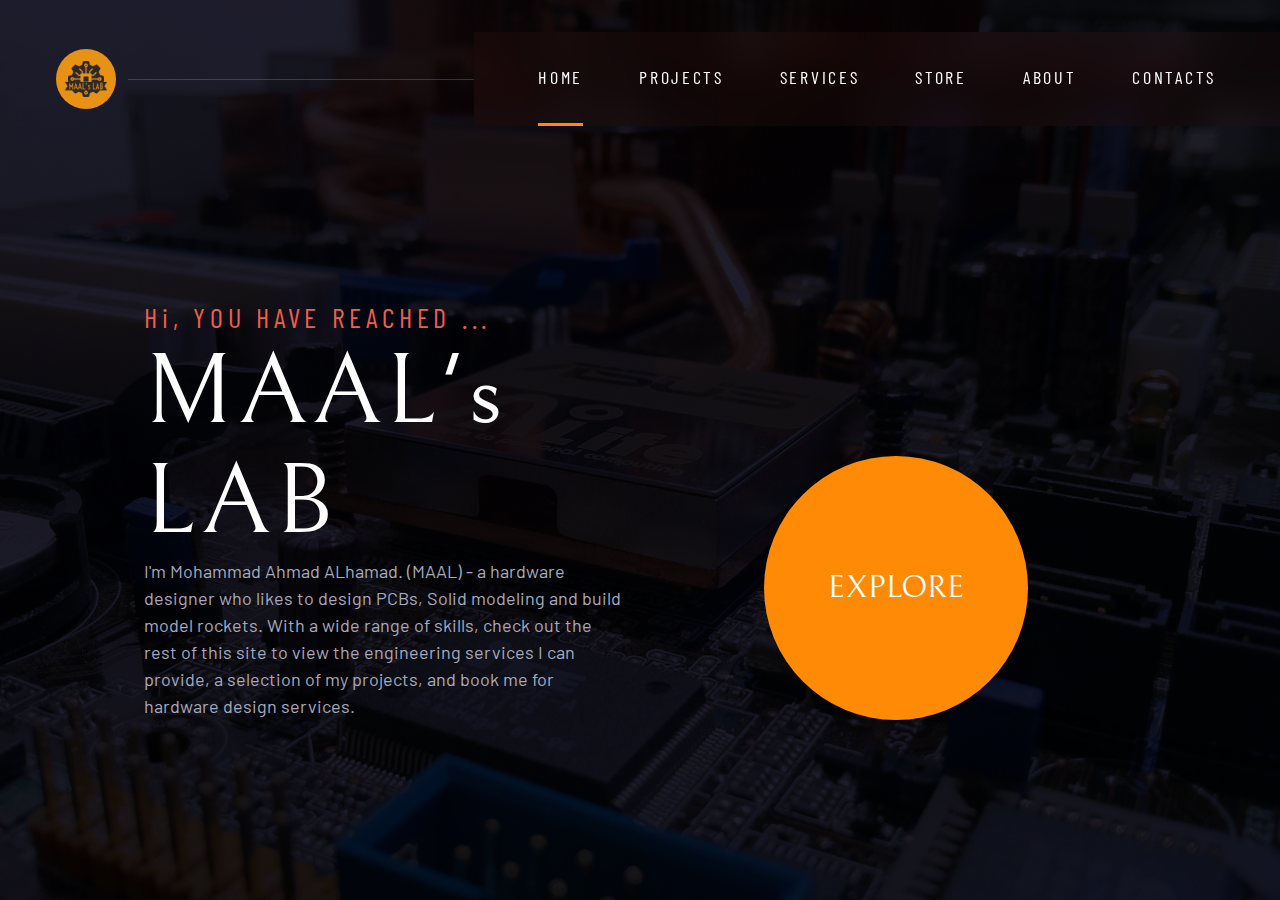
==== commit cd3716ea: "activating the contact page" ====
--- a/index.html
+++ b/index.html
@@ -23,7 +23,7 @@
     <link rel="stylesheet" href="./css/index.css" />
 
     <title>MAAL's LAB</title>
-    <script src="./js/index.js" defer></script>
+    <script src="./js/navigation.js" defer></script>
   </head>
 
   <body class="home">
@@ -50,23 +50,47 @@
           data-is-visible="false"
           class="primary-navigation underline-indicators flex"
         >
+          <li class="active">
+            <a
+              class="ff-sans-cond uppercase text-white letter-spacing-2"
+              href="index.html"
+              >Home</a
+            >
+          </li>
           <li>
-            <a class="ff-sans-cond text-white letter-spacing-2" href="#"
+            <a
+              class="ff-sans-cond uppercase text-white letter-spacing-2"
+              href="./pages/projects.html"
+              >Projects</a
+            >
+          </li>
+          <li>
+            <a
+              class="ff-sans-cond uppercase text-white letter-spacing-2"
+              href="./pages/services.html"
               >Services</a
             >
           </li>
           <li>
-            <a class="ff-sans-cond text-white letter-spacing-2" href="#"
-              >Projects</a
+            <a
+              class="ff-sans-cond uppercase text-white letter-spacing-2"
+              href="./pages/store.html"
+              >STORE</a
             >
           </li>
           <li>
-            <a class="ff-sans-cond text-white letter-spacing-2" href="#"
+            <a
+              class="ff-sans-cond uppercase text-white letter-spacing-2"
+              href="./pages/about.html"
               >About</a
             >
           </li>
           <li>
-            <a class="ff-sans-cond text-white letter-spacing-2" href="#">IoT</a>
+            <a
+              class="ff-sans-cond uppercase text-white letter-spacing-2"
+              href="./pages/contact.html"
+              >Contacts</a
+            >
           </li>
         </ul>
       </nav>
--- a/css/index.css
+++ b/css/index.css
@@ -409,9 +409,9 @@
     transform: translateX(0);
   }
 
-  /* .primary-navigation.underline-indicators > .active {
+  .primary-navigation.underline-indicators > .active {
     border: 0;
-  } */
+  }
 
   .mobile-nav-toggle {
     display: block;
@@ -476,6 +476,7 @@
   border: 0;
   cursor: pointer;
   border-bottom: 0.2rem solid hsl(var(--clr-highlight) / 0);
+  background: transparent;
 }
 
 .underline-indicators > *:hover,
@@ -554,23 +555,329 @@
 
 /* Home Page */
 .home {
-  /* background-image: url(../assets/home/background-home-desktop.jpg); */
-}
+  background-blend-mode: overlay;
+  background-image: url(../assets/home/background-home-desktop.jpg);
+}
+.contact {
+  background-blend-mode: overlay;
+  background-image: url(../assets/contact/pexels-opt-lasers-7097316.jpg);
+}
+/* .destination {
+  background-image: url(./assets/destination/background-destination-mobile.jpg);
+} */
+
+/* .crew {
+  background-image: url(./assets/crew/background-crew-mobile.jpg);
+} */
+
+/* .technology {
+  background-image: url(./assets/technology/background-technology-mobile.jpg);
+} */
 
 @media (min-width: 35rem) {
   .home {
-    background-position: center center;
-    /* background-image: url(../assets/home/background-home-desktop.jpg); */
-  }
+    background-blend-mode: overlay;
+    /* background-position: center center; */
+    background-image: url(../assets/home/circuit-board-973311.jpg);
+  }
+
+  .contact {
+    background-blend-mode: overlay;
+    background-image: url(../assets/contact/pexels-marko-blazevic-2708981.jpg);
+  }
+
+  /* .destination {
+    background-image: url(./assets/destination/background-destination-tablet.jpg);
+  } */
+
+  /* .crew {
+    background-image: url(./assets/crew/background-crew-tablet.jpg);
+  } */
+
+  /* .technology {
+    background-image: url(./assets/technology/background-technology-tablet.jpg);
+  } */
 }
 
 @media (min-width: 45rem) {
   .home {
-    /* background-image: url(../assets/home/background-home-desktop.jpg); */
-  }
-}
-
-/* Credite
-background image:
-Photo by TimSon Foox from Pexels
- */
+    background-image: url(../assets/home/motherboard-232515.jpg);
+  }
+
+  .contact {
+    background-blend-mode: overlay;
+    background-image: url(../assets/contact/pexels-pixabay-355904.jpg);
+  }
+
+  /* .destination {
+    background-image: url(./assets/destination/background-destination-desktop.jpg);
+  } */
+
+  /* .crew {
+    background-image: url(./assets/crew/background-crew-desktop.jpg);
+  } */
+
+  /* .technology {
+    background-image: url(./assets/technology/background-technology-desktop.jpg);
+  } */
+}
+
+/* ------------ */
+/*    Layout    */
+/* ------------ */
+.grid-container {
+  display: grid;
+  text-align: center;
+  place-items: center;
+  padding-inline: 1rem;
+  padding-bottom: 4rem;
+}
+
+.grid-container p:not([class]) {
+  max-width: 50ch;
+}
+
+.numbered-title {
+  grid-area: title;
+}
+
+/* destination layout */
+.grid-container--destination {
+  --flow-space: 2rem;
+  grid-template-areas: "title" "image" "tabs" "content";
+}
+
+.grid-container--destination > picture {
+  grid-area: image;
+  max-width: 60%;
+  align-self: start;
+}
+
+.grid-container--destination > .tab-list {
+  grid-area: tabs;
+}
+
+.grid-container--destination > .destination-info {
+  grid-area: content;
+}
+
+.distination-meta {
+  flex-direction: column;
+  border-top: 1px solid hsl(var(--clr-white) / 0.1);
+  padding-top: 2.5rem;
+  margin-top: 2.5rem;
+}
+
+.distination-meta p {
+  font-size: 1.75rem;
+}
+
+.distination-meta a {
+  color: hsl(var(--clr-paragraph));
+}
+
+.distination-meta a:hover {
+  /* text-decoration: none; */
+  color: hsl(var(--clr-highlight));
+  text-decoration: none;
+}
+
+/* crew layout */
+.grid-container--crew {
+  --flow-space: 2rem;
+  grid-template-areas: "title" "image" "tabs" "content";
+}
+
+.grid-container--crew > picture {
+  grid-area: image;
+  max-width: 60%;
+  border-bottom: 1px solid hsl(var(--clr-white) / 0.1);
+}
+
+.grid-container--crew > .dot-indicators {
+  grid-area: tabs;
+}
+
+.grid-container--crew > .crew-info {
+  grid-area: content;
+}
+/* ********************************************************* */
+/* ********************************************************* */
+/* technology layut */
+.grid-container--tech {
+  --flow-space: 2rem;
+  grid-template-areas: "title" "content" "image" "tabs";
+}
+
+.grid-container--tech > picture {
+  grid-area: image;
+  max-width: 60%;
+  border-bottom: 1px solid hsl(var(--clr-white) / 0.1);
+}
+
+.grid-container--tech > .numbers-indicators {
+  grid-area: tabs;
+  flex-direction: row;
+}
+
+.grid-container--crew > .tech-info {
+  grid-area: content;
+}
+/* ********************************************************* */
+/* ********************************************************* */
+/* .distination-meta {
+  flex-direction: column;
+  border-top: 1px solid hsl(var(--clr-white) / 0.1);
+  padding-top: 2.5rem;
+  margin-top: 2.5rem;
+} */
+
+.distination-meta p {
+  font-size: 1.75rem;
+}
+
+.crew-info h2 {
+  opacity: 0.5;
+}
+
+.tech-info h2 {
+  opacity: 0.5;
+  /* background-color: red; */
+}
+
+@media (min-width: 35em) {
+  .numbered-title {
+    justify-self: start;
+    margin-top: 2rem;
+  }
+
+  .distination-meta {
+    flex-direction: row;
+    justify-content: space-evenly;
+  }
+
+  .grid-container--crew {
+    padding-bottom: 0;
+    grid-template-areas: "title" "content" "tabs" "image";
+  }
+
+  .grid-container--tech {
+    padding-bottom: 0;
+    grid-template-areas: "title" "image" "tabs" "content";
+  }
+}
+
+@media (min-width: 45em) {
+  .grid-container {
+    text-align: left;
+    column-gap: var(--container-gap, 2rem);
+    grid-template-columns:
+      minmax(1rem, 1fr)
+      repeat(2, minmax(0, 30rem))
+      minmax(1rem, 1fr);
+  }
+
+  .grid-container--home {
+    padding-bottom: max(6rem, 20vh);
+    align-items: end;
+  }
+
+  .grid-container--home > *:first-child {
+    grid-column: 2;
+  }
+
+  .grid-container--home > *:last-child {
+    grid-column: 3;
+  }
+
+  .grid-container--destination {
+    justify-items: start;
+    align-content: start;
+    grid-template-areas:
+      ". title title ."
+      ". image tabs ."
+      ".image content .";
+  }
+
+  /* .grid-container--destination > picture,
+  .grid-container--crew > picture {
+    max-width: 90%;
+  } */
+
+  .grid-container--destination > picture {
+    max-width: 90%;
+  }
+
+  .distination-meta {
+    --gap: min(6vw, 6rem);
+    justify-content: start;
+  }
+
+  .grid-container--crew {
+    grid-template-columns:
+      minmax(1rem, 1fr)
+      minmax(0, 30rem)
+      minmax(0, 23rem)
+      minmax(1rem, 1fr);
+    /* justify-content: start; */
+    grid-template-areas:
+      ". title title ."
+      ". content image ."
+      ". tabs image .";
+  }
+
+  .grid-container--crew > .dot-indicators {
+    justify-self: start;
+  }
+
+  .grid-container--crew > picture {
+    grid-column: span 2;
+    align-self: end;
+    max-width: 100%;
+    /* margin-bottom: 1rem; */
+  }
+
+  /* ---------------- */
+
+  .grid-container--tech {
+    grid-template-columns:
+      minmax(1rem, 1fr)
+      minmax(0, 30rem)
+      minmax(0, 23rem)
+      minmax(1rem, 1fr);
+    /* justify-content: start; */
+    grid-template-areas:
+      "title title title title"
+      "tabs content image image"
+      "tabs content image image";
+  }
+
+  .grid-container--tech > .numbers-indicators {
+    /* justify-self: start; */
+    flex-direction: column;
+  }
+
+  .grid-container--tech > picture {
+    max-width: 100%;
+    /* grid-column: span 2; */
+    align-self: end;
+    max-width: 100%;
+    margin-bottom: 1rem;
+  }
+  /* ---------------- */
+}
+
+#contact-image {
+  /* max-width: 100%; */
+  padding: 50px;
+}
+
+/* .technology__container .technology__content {
+  height: 100%;
+  display: grid;
+  grid-template-rows: 1fr;
+  grid-template-columns: 80px 1fr;
+  -webkit-box-align: center;
+  align-items: center;
+  gap: 80px;
+} */
